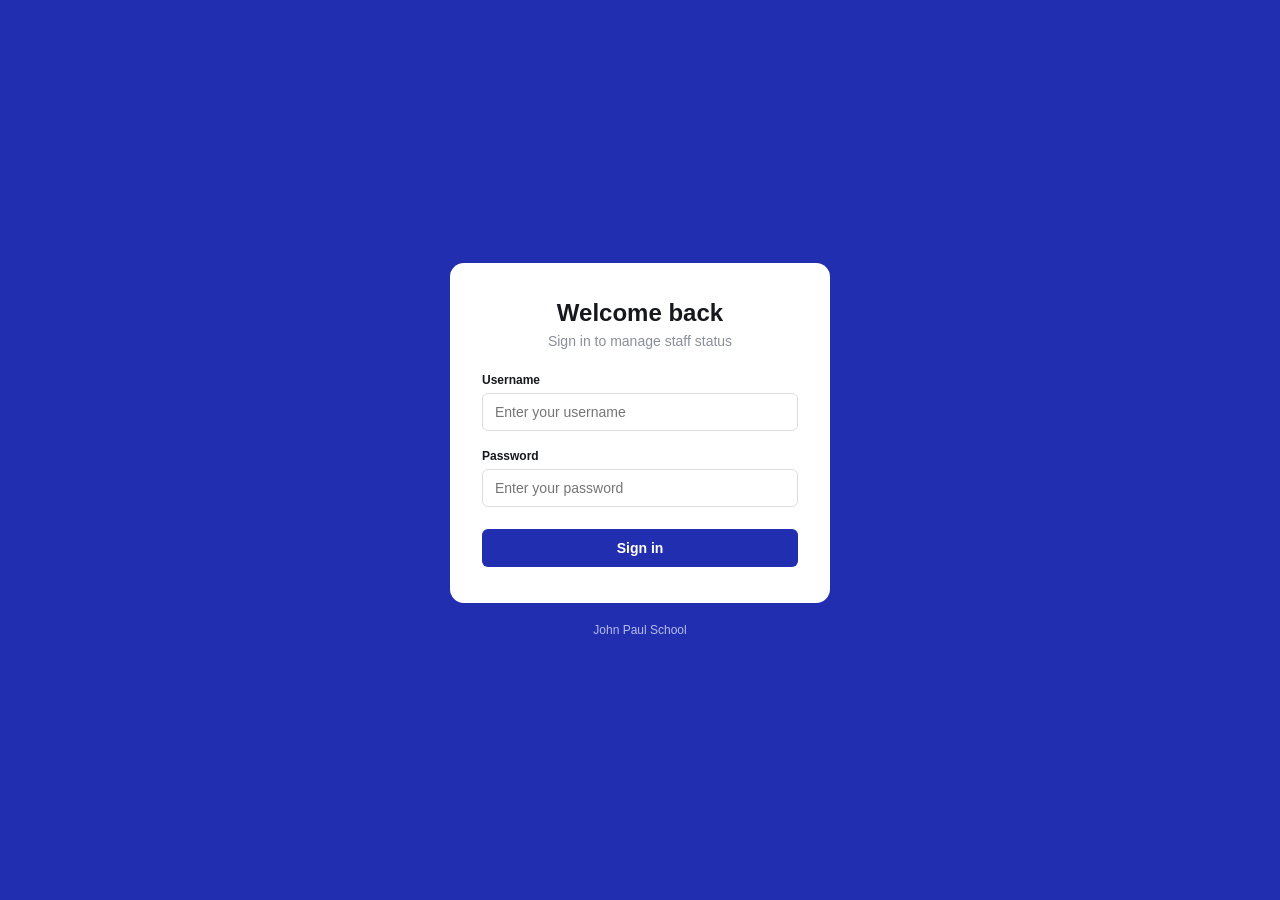
==== login.html @ 4fcc7176 "Add files via upload" ====
<!doctype html>
<html lang="en">
  <head>
    <meta charset="UTF-8" />
    <meta name="viewport" content="width=device-width, initial-scale=1.0" />
    <title>Login</title>
    <link rel="stylesheet" href="login.css" />
  </head>

  <body>
    <div class="login-card">
      <div class="login-header">
        <h1>Welcome back</h1>
        <p>Sign in to manage staff status</p>
      </div>

      <!-- Error message display -->
      <div id="errorMessage" class="error-message" style="display: none"></div>

      <form id="loginForm">
        <div class="form-div">
          <span>Username</span>
          <input
            type="text"
            id="username"
            placeholder="Enter your username"
            autocomplete="username"
          />
        </div>

        <div class="form-div">
          <span>Password</span>
          <input
            type="password"
            id="password"
            placeholder="Enter your password"
            autocomplete="current-password"
          />
        </div>

        <button type="submit" id="signBtn" class="signin-btn">Sign in</button>
      </form>
    </div>

    <div class="footer">
      <p>John Paul School</p>
    </div>

    <script src="login.js"></script>
  </body>
</html>
---- login.css ----
:root {
    --page-bg: #212eb0;
    --card-bg: #ffffff;
    --text: #15181c;
    --muted: #8a8f98;
    --faint: #b9bcc3;
    --line-strong: #dcdde1;
    --red-bg: #fde6e2;
    --red-text: #c1432d;
    --radius: 6px;
    --card-radius: 14px;
    --font: Arial, Helvetica, sans-serif;
}

* {
    margin: 0;
    padding: 0;
    box-sizing: border-box;
}

body {
    min-height: 100vh;
    padding: 20px;
    display: flex;
    justify-content: center;
    align-items: center;
    text-align: center;
    font-size: 14px;
    flex-direction: column;
    background: var(--page-bg);
    font-family: var(--font);
    color: var(--text);
}

.login-card {
    background: var(--card-bg);
    max-width: 380px;
    width: 100%;
    padding: 36px 32px;
    border-radius: var(--card-radius);
}

/* Header */
.login-header {
    margin-bottom: 24px;
}

.login-header h1 {
    color: var(--text);
    font-size: 24px;
    margin-bottom: 6px;
    font-weight: 800;
}

.login-header p {
    color: var(--muted);
    font-size: 14px;
}

/* Error message */
.error-message {
    background: var(--red-bg);
    color: var(--red-text);
    padding: 10px 14px;
    border-radius: var(--radius);
    font-size: 13px;
    font-weight: 600;
    margin-bottom: 16px;
    text-align: left;
    animation: shake 0.3s ease-in-out;
}

@media (prefers-reduced-motion: reduce) {
    .error-message { animation: none; }
}

@keyframes shake {
    0%, 100% { transform: translateX(0); }
    25% { transform: translateX(-6px); }
    75% { transform: translateX(6px); }
}

.error-message.show {
    display: block !important;
}

.form-div {
    text-align: left;
    margin-bottom: 18px;
}

.form-div span {
    display: block;
    font-weight: 600;
    color: var(--text);
    margin-bottom: 6px;
    font-size: 12px;
}

.form-div input {
    width: 100%;
    padding: 10px 12px;
    border: 1px solid var(--line-strong);
    border-radius: var(--radius);
    font-size: 14px;
    font-family: var(--font);
    background: var(--card-bg);
    color: var(--text);
    transition: border-color 0.15s ease;
    outline: none;
}

.form-div input:focus {
    border-color: var(--page-bg);
}

.form-div input.error {
    border-color: var(--red-text);
    background: var(--red-bg);
}

.signin-btn {
    width: 100%;
    background: var(--page-bg);
    color: #fff;
    padding: 11px;
    border: none;
    border-radius: var(--radius);
    font-size: 14px;
    font-weight: 700;
    cursor: pointer;
    font-family: var(--font);
    transition: opacity 0.15s ease;
    margin-top: 4px;
}

.signin-btn:hover {
    opacity: 0.85;
}

.signin-btn:active {
    transform: scale(0.98);
}

.footer {
    margin-top: 20px;
    font-size: 12px;
    color: #b7bdec;
    text-align: center;
}

/* Responsive */
@media (max-width: 480px) {
    body {
        padding: 12px;
    }

    .login-card {
        padding: 28px 22px;
    }

    .login-header h1 {
        font-size: 21px;
    }

    .login-header p {
        font-size: 13px;
    }
}
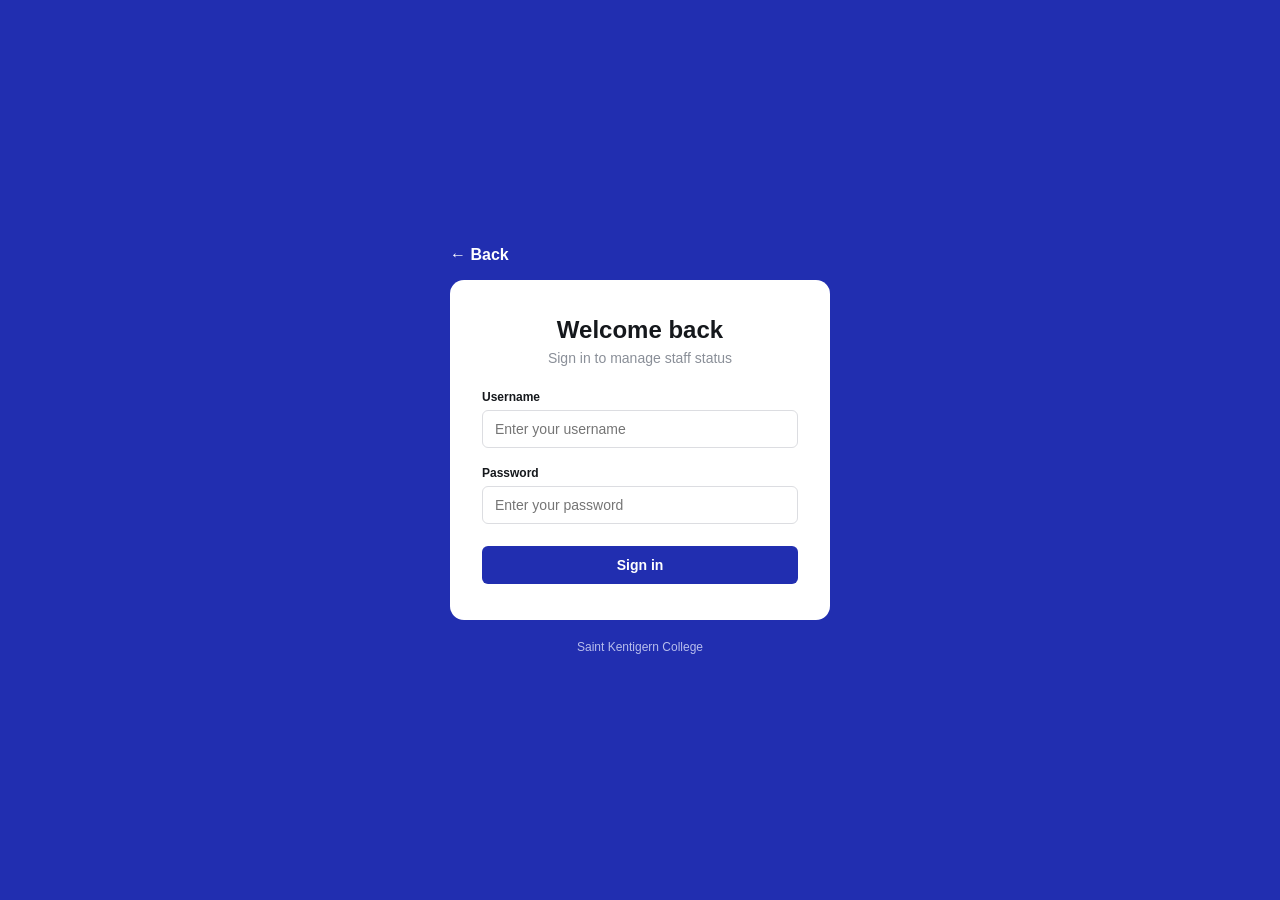
==== commit c960c22a: "Add files via upload" ====
--- a/login.html
+++ b/login.html
@@ -1,51 +1,46 @@
-<!doctype html>
+<!DOCTYPE html>
 <html lang="en">
-  <head>
-    <meta charset="UTF-8" />
-    <meta name="viewport" content="width=device-width, initial-scale=1.0" />
+<head>
+    <meta charset="UTF-8">
+    <meta name="viewport" content="width=device-width, initial-scale=1.0">
     <title>Login</title>
-    <link rel="stylesheet" href="login.css" />
-  </head>
+    <link rel="stylesheet" href="login.css">
+</head>
 
-  <body>
-    <div class="login-card">
-      <div class="login-header">
-        <h1>Welcome back</h1>
-        <p>Sign in to manage staff status</p>
-      </div>
+<body>
+    <div class="login-container">
+        <!-- Back button -->
+        <a href="index.html" class="back-btn">← Back</a>
 
-      <!-- Error message display -->
-      <div id="errorMessage" class="error-message" style="display: none"></div>
+        <div class="login-card">
+            <div class="login-header">
+                <h1>Welcome back</h1>
+                <p>Sign in to manage staff status</p>
+            </div>
 
-      <form id="loginForm">
-        <div class="form-div">
-          <span>Username</span>
-          <input
-            type="text"
-            id="username"
-            placeholder="Enter your username"
-            autocomplete="username"
-          />
+            <!-- Error message display -->
+            <div id="errorMessage" class="error-message" style="display: none;"></div>
+
+            <form id="loginForm">
+                <div class="form-div">
+                    <span>Username</span>
+                    <input type="text" id="username" placeholder="Enter your username" autocomplete="username">
+                </div>
+
+                <div class="form-div">
+                    <span>Password</span>
+                    <input type="password" id="password" placeholder="Enter your password" autocomplete="current-password">
+                </div>
+
+                <button type="submit" id="signBtn" class="signin-btn">Sign in</button>
+            </form>
         </div>
 
-        <div class="form-div">
-          <span>Password</span>
-          <input
-            type="password"
-            id="password"
-            placeholder="Enter your password"
-            autocomplete="current-password"
-          />
+        <div class="footer">
+            <p>Saint Kentigern College</p>
         </div>
-
-        <button type="submit" id="signBtn" class="signin-btn">Sign in</button>
-      </form>
-    </div>
-
-    <div class="footer">
-      <p>John Paul School</p>
     </div>
 
     <script src="login.js"></script>
-  </body>
-</html>
+</body>
+</html>
--- a/login.css
+++ b/login.css
@@ -3,19 +3,18 @@
     --card-bg: #ffffff;
     --text: #15181c;
     --muted: #8a8f98;
-    --faint: #b9bcc3;
     --line-strong: #dcdde1;
     --red-bg: #fde6e2;
     --red-text: #c1432d;
     --radius: 6px;
     --card-radius: 14px;
-    --font: Arial, Helvetica, sans-serif;
 }
 
 * {
     margin: 0;
     padding: 0;
     box-sizing: border-box;
+    text-decoration: none;
 }
 
 body {
@@ -24,32 +23,45 @@
     display: flex;
     justify-content: center;
     align-items: center;
-    text-align: center;
+    background: var(--page-bg);
+    font-family: Arial, Helvetica, sans-serif;
     font-size: 14px;
-    flex-direction: column;
-    background: var(--page-bg);
-    font-family: var(--font);
     color: var(--text);
 }
 
+.login-container {
+    width: 100%;
+    max-width: 380px;
+    display: flex;
+    flex-direction: column;
+    align-items: flex-start;
+}
+
+.back-btn {
+    color: #ffffff;
+    font-size: 16px;
+    font-weight: 600;
+    margin-bottom: 16px;
+    transition: color 0.15s ease;
+}
+
+
 .login-card {
     background: var(--card-bg);
-    max-width: 380px;
     width: 100%;
     padding: 36px 32px;
     border-radius: var(--card-radius);
 }
 
-/* Header */
 .login-header {
     margin-bottom: 24px;
+    text-align: center;
 }
 
 .login-header h1 {
-    color: var(--text);
     font-size: 24px;
+    font-weight: 800;
     margin-bottom: 6px;
-    font-weight: 800;
 }
 
 .login-header p {
@@ -57,7 +69,6 @@
     font-size: 14px;
 }
 
-/* Error message */
 .error-message {
     background: var(--red-bg);
     color: var(--red-text);
@@ -66,33 +77,15 @@
     font-size: 13px;
     font-weight: 600;
     margin-bottom: 16px;
-    text-align: left;
-    animation: shake 0.3s ease-in-out;
-}
-
-@media (prefers-reduced-motion: reduce) {
-    .error-message { animation: none; }
-}
-
-@keyframes shake {
-    0%, 100% { transform: translateX(0); }
-    25% { transform: translateX(-6px); }
-    75% { transform: translateX(6px); }
-}
-
-.error-message.show {
-    display: block !important;
 }
 
 .form-div {
-    text-align: left;
     margin-bottom: 18px;
 }
 
 .form-div span {
     display: block;
     font-weight: 600;
-    color: var(--text);
     margin-bottom: 6px;
     font-size: 12px;
 }
@@ -103,10 +96,6 @@
     border: 1px solid var(--line-strong);
     border-radius: var(--radius);
     font-size: 14px;
-    font-family: var(--font);
-    background: var(--card-bg);
-    color: var(--text);
-    transition: border-color 0.15s ease;
     outline: none;
 }
 
@@ -121,40 +110,28 @@
 
 .signin-btn {
     width: 100%;
+    padding: 11px;
     background: var(--page-bg);
     color: #fff;
-    padding: 11px;
     border: none;
     border-radius: var(--radius);
     font-size: 14px;
     font-weight: 700;
     cursor: pointer;
-    font-family: var(--font);
-    transition: opacity 0.15s ease;
     margin-top: 4px;
 }
 
-.signin-btn:hover {
-    opacity: 0.85;
-}
 
-.signin-btn:active {
-    transform: scale(0.98);
-}
 
 .footer {
     margin-top: 20px;
     font-size: 12px;
     color: #b7bdec;
     text-align: center;
+    width: 100%;
 }
 
-/* Responsive */
 @media (max-width: 480px) {
-    body {
-        padding: 12px;
-    }
-
     .login-card {
         padding: 28px 22px;
     }
@@ -162,8 +139,4 @@
     .login-header h1 {
         font-size: 21px;
     }
-
-    .login-header p {
-        font-size: 13px;
-    }
-}
+}
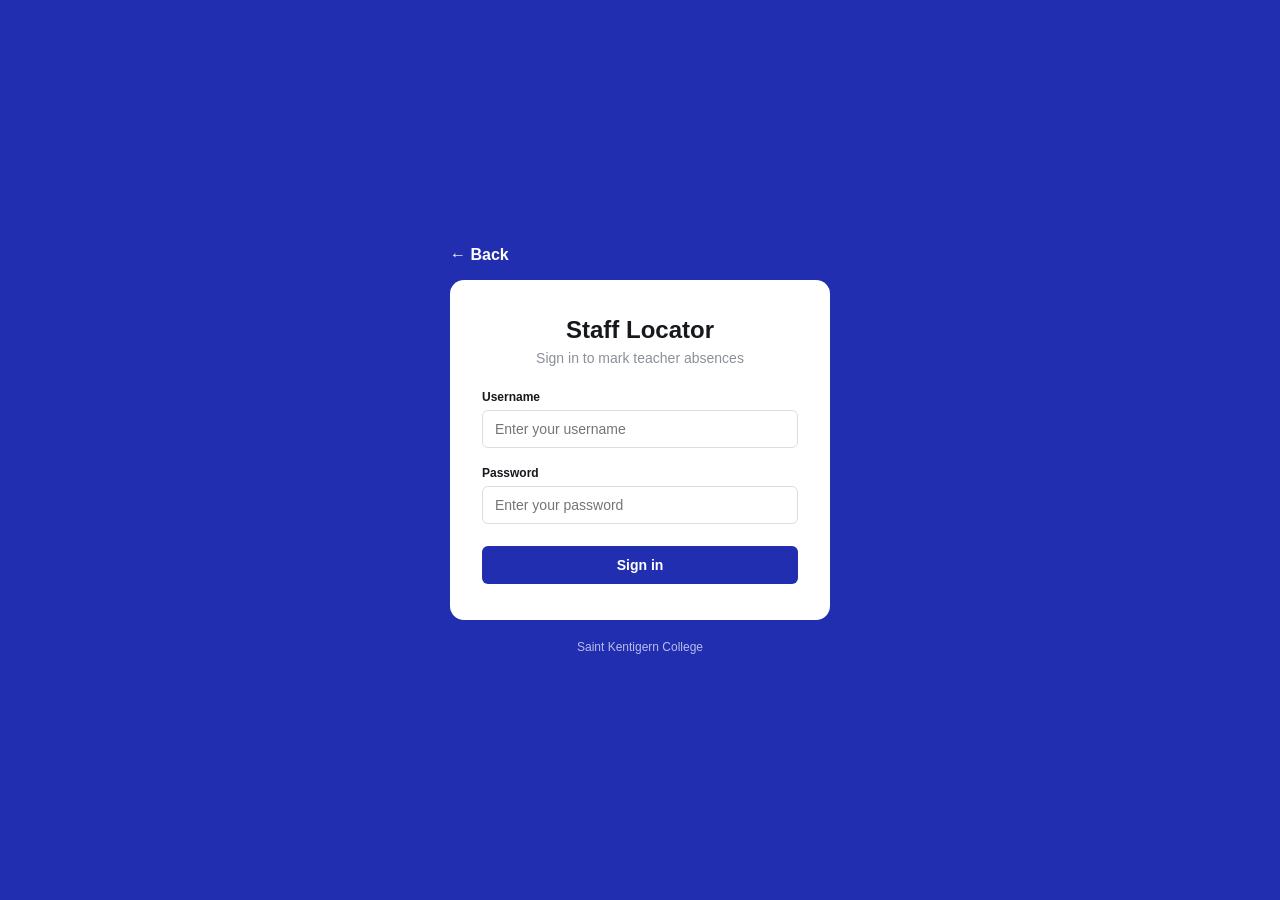
==== commit 2a097dfd: "Add files via upload" ====
--- a/login.html
+++ b/login.html
@@ -14,8 +14,8 @@
 
         <div class="login-card">
             <div class="login-header">
-                <h1>Welcome back</h1>
-                <p>Sign in to manage staff status</p>
+                <h1>Staff Locator</h1>
+                <p>Sign in to mark teacher absences</p>
             </div>
 
             <!-- Error message display -->
--- a/login.css
+++ b/login.css
@@ -42,7 +42,6 @@
     font-size: 16px;
     font-weight: 600;
     margin-bottom: 16px;
-    transition: color 0.15s ease;
 }
 
 
